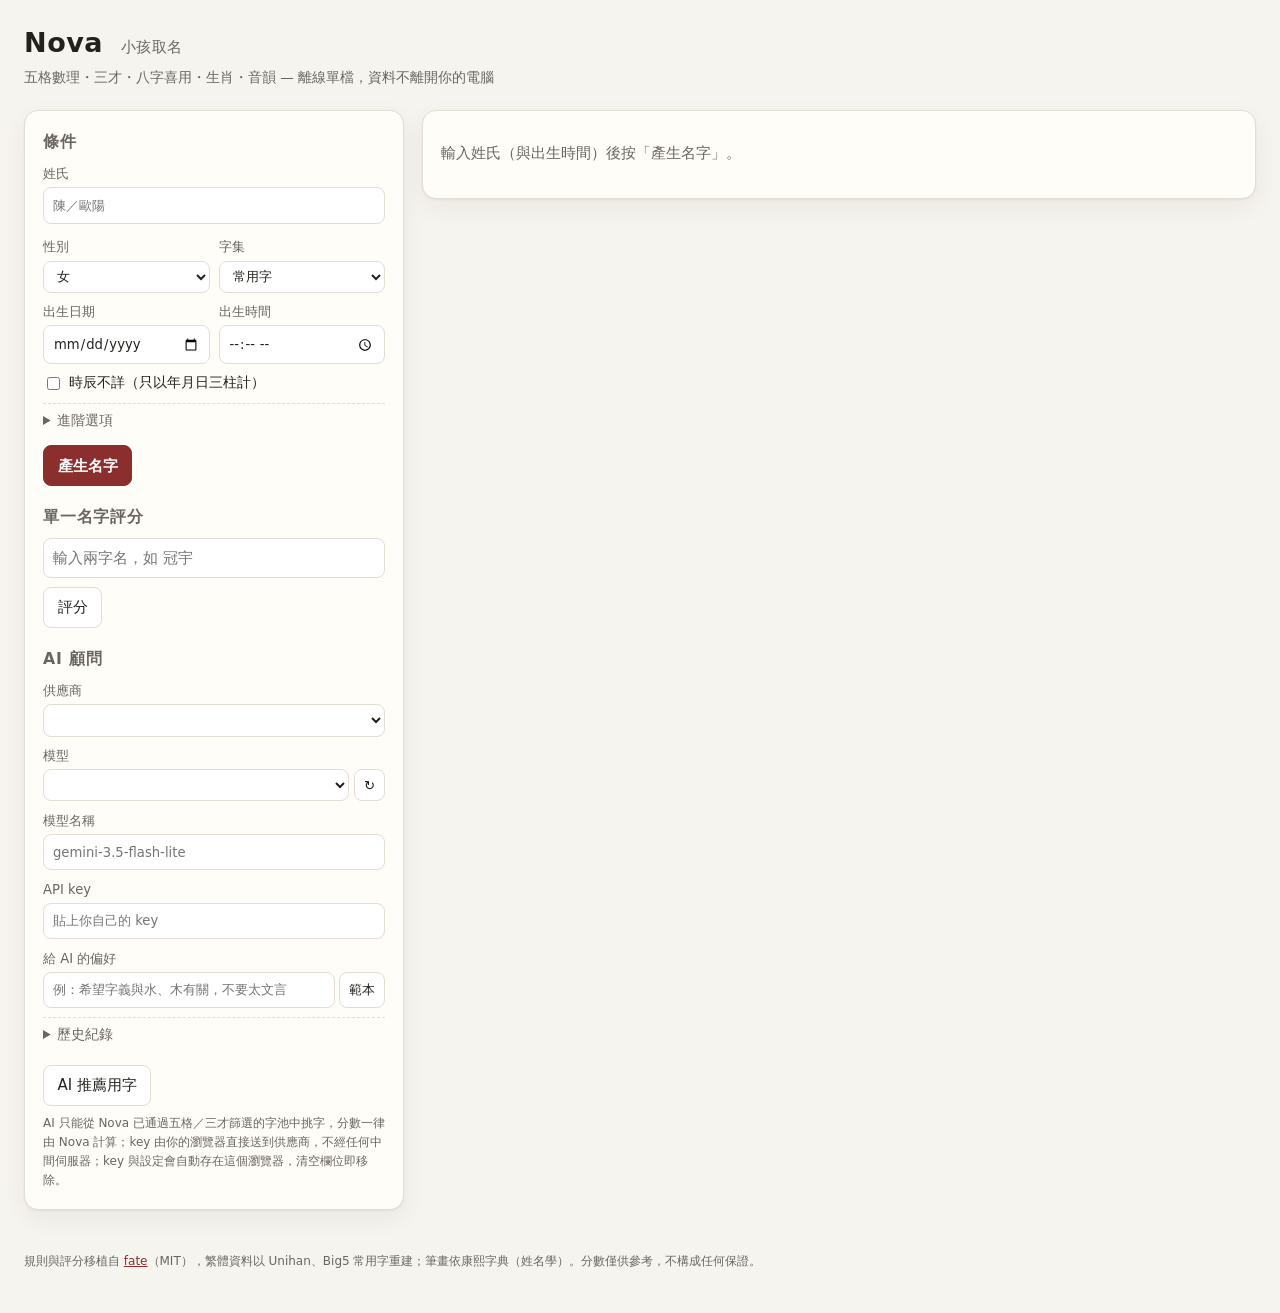
==== src/index.html @ 3a1e2426 "Web UI: template is the AI preference text, not the name form Reverts the previous commit's form pre" ====
<!doctype html>
<html lang="zh-Hant">
<head>
<meta charset="utf-8">
<meta name="viewport" content="width=device-width, initial-scale=1">
<title>Nova 取名</title>
<link rel="stylesheet" href="css/nova.css">
</head>
<body>
<header class="top">
  <h1>Nova <span class="sub">小孩取名</span></h1>
  <p class="tag">五格數理・三才・八字喜用・生肖・音韻 — 離線單檔，資料不離開你的電腦</p>
</header>

<main class="layout">
  <section class="panel form" aria-labelledby="form-title">
    <h2 id="form-title">條件</h2>
    <form id="form" autocomplete="off">
      <div class="row">
        <label>姓氏 <input id="surname" name="surname" maxlength="2" placeholder="陳／歐陽" required></label>
        <div id="surname-info" class="chips" aria-live="polite"></div>
      </div>
      <div class="row two">
        <label>性別
          <select id="gender" name="gender"><option value="girl">女</option><option value="boy">男</option></select>
        </label>
        <label>字集
          <select id="level" name="level">
            <option value="1">常見取名用字</option>
            <option value="2" selected>常用字</option>
            <option value="3">含次常用字</option>
          </select>
        </label>
      </div>
      <div class="row two">
        <label>出生日期 <input id="born-date" name="born-date" type="date"></label>
        <label>出生時間 <input id="born-time" name="born-time" type="time"></label>
      </div>
      <div class="row inline">
        <label class="check"><input id="hour-unknown" type="checkbox"> 時辰不詳（只以年月日三柱計）</label>
      </div>
      <details class="adv">
        <summary>進階選項</summary>
        <div class="row two">
          <label>嚴格度
            <select id="strictness"><option value="strict">嚴格</option><option value="moderate" selected>一般</option><option value="relaxed">寬鬆</option></select>
          </label>
          <label>喜用神方法
            <select id="method"><option value="balance" selected>平衡法</option><option value="geju">格局法</option></select>
          </label>
        </div>
        <div class="row two">
          <label>結果數 <input id="topn" type="number" min="1" max="200" value="20"></label>
          <label>同一首字最多 <input id="perfirst" type="number" min="0" max="20" value="2"> 次（0 不限）</label>
        </div>
        <div class="row two">
          <label>指定第一字（輩字） <input id="fixed-first" maxlength="1"></label>
          <label>指定第二字 <input id="fixed-second" maxlength="1"></label>
        </div>
        <div class="row two">
          <label>排除字 <input id="avoid" placeholder="不想用的字，直接連寫"></label>
          <label>至少含其一 <input id="require" placeholder="希望出現的字"></label>
        </div>
        <div class="row inline">
          <label class="check"><input id="female-caution" type="checkbox"> 排除「女性不宜」總格（21、23、28、33）</label>
        </div>
      </details>
      <div class="row actions">
        <button type="submit" id="go" class="primary">產生名字</button>
        <span id="status" class="status" aria-live="polite"></span>
      </div>
    </form>

    <h2>單一名字評分</h2>
    <form id="explain-form" class="row inline">
      <input id="explain-name" maxlength="2" placeholder="輸入兩字名，如 冠宇">
      <button type="submit">評分</button>
    </form>

    <h2>AI 顧問</h2>
    <div id="ai" class="ai">
      <div class="row"><label>供應商 <select id="ai-provider"></select></label></div>
      <div class="row"><label>模型 <span class="with-btn"><select id="ai-model-pick"></select><button type="button" id="ai-models-refresh" class="icon" title="重新抓取這把 key 可用的模型">↻</button></span></label></div>
      <div class="row" id="ai-model-custom"><label>模型名稱 <input id="ai-model" placeholder="gemini-3.5-flash-lite" autocomplete="off"></label></div>
      <div id="ai-models-status" class="status small" aria-live="polite"></div>
      <div class="row"><label>API key <input id="ai-key" type="password" autocomplete="off" placeholder="貼上你自己的 key"></label></div>
      <div class="row"><label>給 AI 的偏好 <span class="with-btn"><input id="ai-prefs" placeholder="例：希望字義與水、木有關，不要太文言"><button type="button" id="ai-prefs-template" class="icon" title="帶回範本偏好文字">範本</button></span></label></div>
      <details class="adv hist" id="ai-history">
        <summary>歷史紀錄 <span id="ai-history-count"></span></summary>
        <div id="ai-history-list"></div>
      </details>
      <div id="ai-warn" class="chips" aria-live="polite"></div>
      <div class="row inline">
        <button type="button" id="ai-recommend">AI 推薦用字</button>
        <span id="ai-status" class="status" aria-live="polite"></span>
      </div>
      <p class="hint small">AI 只能從 Nova 已通過五格／三才篩選的字池中挑字，分數一律由 Nova 計算；key 由你的瀏覽器直接送到供應商，不經任何中間伺服器；key 與設定會自動存在這個瀏覽器，清空欄位即移除。</p>
    </div>
  </section>

  <section class="panel results" aria-live="polite">
    <div id="bazi" class="bazi" hidden></div>
    <div id="results"><p class="hint">輸入姓氏（與出生時間）後按「產生名字」。</p></div>
  </section>
</main>

<footer class="foot">
  <p>規則與評分移植自 <a href="https://github.com/babyname/fate">fate</a>（MIT），繁體資料以 Unihan、Big5 常用字重建；筆畫依康熙字典（姓名學）。分數僅供參考，不構成任何保證。</p>
  <p id="version"></p>
</footer>

<script src="../data/gen/tables.gen.js" id="nova-tables"></script>
<script src="../data/gen/chars.gen.js" id="nova-chars"></script>
<script src="../data/gen/prompts.gen.js" id="nova-prompts"></script>
<script src="vendor/lunar.js" id="nova-lunar"></script>
<script src="js/core/wuge.js"></script>
<script src="js/core/dayan.js"></script>
<script src="js/core/sancai.js"></script>
<script src="js/core/yinyun.js"></script>
<script src="js/core/chars.js"></script>
<script src="js/core/rating.js"></script>
<script src="js/core/bazi.js"></script>
<script src="js/core/generator.js"></script>
<script src="js/llm/provider.js"></script>
<script src="js/llm/gemini.js"></script>
<script src="js/llm/advisor.js"></script>
<script src="js/ai_history.js"></script>
<script src="js/defaults.js"></script>
<script src="js/ui.js"></script>
</body>
</html>
---- src/css/nova.css ----
:root {
  --bg: #f6f4ef; --panel: #fffdf8; --ink: #24211c; --muted: #6b6560; --line: #e3ddd2;
  --accent: #8b2e2e; --accent-ink: #fff; --good: #1f7a4d; --mid: #b7791f; --bad: #b42318;
  --chip: #efe9de; --shadow: 0 1px 2px rgba(0,0,0,.05), 0 8px 24px rgba(60,40,20,.06);
  --font: "Noto Sans TC", "PingFang TC", "Microsoft JhengHei", system-ui, sans-serif;
}
* { box-sizing: border-box; }
html, body { margin: 0; background: var(--bg); color: var(--ink); font: 15px/1.6 var(--font); }
a { color: var(--accent); }
h1 { font-size: 1.8rem; margin: 0; letter-spacing: .02em; }
h1 .sub { font-size: 1rem; color: var(--muted); font-weight: 500; margin-left: .5rem; }
h2 { font-size: 1.05rem; margin: 1.2rem 0 .6rem; color: var(--muted); font-weight: 600; letter-spacing: .05em; }
.top { padding: 1.4rem 1.6rem .4rem; }
.tag { margin: .2rem 0 0; color: var(--muted); font-size: .9rem; }
.layout { display: grid; grid-template-columns: minmax(280px, 380px) 1fr; gap: 1.2rem; padding: 1rem 1.6rem 2rem; align-items: start; }
@media (max-width: 860px) { .layout { grid-template-columns: 1fr; } }
.panel { background: var(--panel); border: 1px solid var(--line); border-radius: 14px; padding: 1rem 1.2rem 1.2rem; box-shadow: var(--shadow); }
.panel.form h2:first-child { margin-top: .2rem; }
.row { margin: .55rem 0; }
.row.two { display: grid; grid-template-columns: 1fr 1fr; gap: .6rem; }
.row.inline { display: flex; gap: .6rem; align-items: center; flex-wrap: wrap; }
label { display: flex; flex-direction: column; gap: .2rem; font-size: .88rem; color: var(--muted); }
label.check { flex-direction: row; align-items: center; gap: .4rem; color: var(--ink); font-size: .9rem; }
input, select, button { font: inherit; color: var(--ink); }
input:not([type=checkbox]), select { border: 1px solid var(--line); border-radius: 8px; padding: .45rem .6rem; background: #fff; width: 100%; }
input[type=number] { width: 5.5rem; }
details.adv { border-top: 1px dashed var(--line); margin-top: .6rem; padding-top: .4rem; }
details.adv summary { cursor: pointer; color: var(--muted); font-size: .9rem; }
button { border: 1px solid var(--line); background: #fff; border-radius: 8px; padding: .5rem .9rem; cursor: pointer; }
button.primary { background: var(--accent); color: var(--accent-ink); border-color: var(--accent); font-weight: 600; }
button:disabled { opacity: .6; cursor: progress; }
.actions { display: flex; align-items: center; gap: .8rem; margin-top: .9rem; }
.status { color: var(--muted); font-size: .88rem; }
.chips { display: flex; gap: .4rem; flex-wrap: wrap; margin-top: .3rem; }
.chip { background: var(--chip); border-radius: 999px; padding: .1rem .6rem; font-size: .85rem; display: inline-flex; gap: .3rem; align-items: center; }
.chip input { width: 3.2rem; padding: .1rem .3rem; border-radius: 6px; }
.chip.warn { background: #fdecec; color: var(--bad); }
.hint { color: var(--muted); }
.bazi { border: 1px solid var(--line); border-radius: 12px; padding: .8rem 1rem; margin-bottom: 1rem; background: #fbf8f1; }
.bazi .pillars { display: grid; grid-template-columns: repeat(4, 1fr); gap: .5rem; text-align: center; margin: .4rem 0 .6rem; }
.bazi .pillar { background: #fff; border: 1px solid var(--line); border-radius: 10px; padding: .4rem; }
.bazi .pillar .gz { font-size: 1.4rem; letter-spacing: .1em; }
.bazi .pillar small { color: var(--muted); }
.bazi .fen { display: flex; gap: .6rem; flex-wrap: wrap; font-size: .9rem; }
.bazi .fen span b { display: inline-block; min-width: 1.4rem; }
.wx { display: inline-block; width: 1.4rem; height: 1.4rem; line-height: 1.4rem; text-align: center; border-radius: 50%; color: #fff; font-size: .8rem; margin-right: .15rem; }
.wx-木 { background: #2e7d32; } .wx-火 { background: #c62828; } .wx-土 { background: #8d6e63; } .wx-金 { background: #b8860b; } .wx-水 { background: #1565c0; }
.card { border: 1px solid var(--line); border-radius: 12px; padding: .7rem .9rem; margin: .55rem 0; background: #fff; cursor: pointer; transition: box-shadow .15s; }
.card:hover { box-shadow: var(--shadow); }
.card .head { display: flex; align-items: baseline; gap: .8rem; flex-wrap: wrap; }
.card .rank { color: var(--muted); font-size: .85rem; min-width: 1.6rem; }
.card .name { font-size: 1.5rem; letter-spacing: .12em; font-weight: 600; }
.card .py { color: var(--muted); font-size: .9rem; }
.card .total { margin-left: auto; font-size: 1.3rem; font-weight: 700; }
.badge { border-radius: 6px; padding: .05rem .45rem; font-size: .8rem; color: #fff; background: var(--mid); }
.badge.g-上上, .badge.g-上吉 { background: var(--good); } .badge.g-中吉, .badge.g-中平 { background: var(--mid); } .badge.g-中下, .badge.g-下下 { background: var(--bad); }
.bars { display: grid; grid-template-columns: repeat(5, 1fr); gap: .4rem; margin-top: .45rem; }
.bar { font-size: .75rem; color: var(--muted); }
.bar i { display: block; height: 5px; background: var(--line); border-radius: 3px; overflow: hidden; }
.bar i b { display: block; height: 100%; background: var(--accent); }
.meta { color: var(--muted); font-size: .85rem; margin-top: .35rem; display: flex; gap: .9rem; flex-wrap: wrap; }
.detail { border-top: 1px dashed var(--line); margin-top: .7rem; padding-top: .7rem; font-size: .9rem; cursor: default; }
.detail h4 { margin: .5rem 0 .3rem; font-size: .9rem; color: var(--accent); }
.ge { display: grid; grid-template-columns: repeat(5, 1fr); gap: .5rem; text-align: center; }
.ge div { border: 1px solid var(--line); border-radius: 10px; padding: .35rem; }
.ge .n { font-size: 1.3rem; font-weight: 600; }
.ge small { color: var(--muted); display: block; }
.lucky-吉 { color: var(--good); } .lucky-半吉 { color: var(--mid); } .lucky-凶 { color: var(--bad); }
.detail p { margin: .25rem 0; }
.detail .dim { color: var(--muted); }
.charinfo { display: flex; gap: 1rem; flex-wrap: wrap; }
.charinfo div { flex: 1 1 200px; background: #fbf8f1; border-radius: 10px; padding: .5rem .7rem; }
.charinfo .c { font-size: 1.6rem; font-weight: 600; margin-right: .4rem; }
.foot { color: var(--muted); font-size: .8rem; padding: 0 1.6rem 2rem; }
.progress { height: 6px; background: var(--line); border-radius: 3px; overflow: hidden; margin: .6rem 0; }
.progress b { display: block; height: 100%; width: 0; background: var(--accent); transition: width .1s; }
.hint.small { font-size: .8rem; margin: .4rem 0 0; }
.with-btn { display: flex; gap: .3rem; }
.with-btn input, .with-btn select { flex: 1; min-width: 0; }
button.icon { padding: 0 .6rem; line-height: 1; }
.status.small { font-size: .8rem; margin: -.25rem 0 .3rem; }
.status.small:empty { display: none; }
details.hist { margin-bottom: .7rem; }
.hist-item { border-top: 1px solid var(--line); padding: .45rem 0; font-size: .85rem; }
.hist-item:first-child { border-top: 0; }
.hist-meta { color: var(--muted); font-size: .78rem; }
.hist-prefs { white-space: pre-wrap; margin: .15rem 0; }
.hist-result { color: var(--muted); }
.hist .bad { color: var(--bad); }
.hist .dim { color: var(--muted); }
.hist-actions { display: flex; gap: .4rem; margin-top: .3rem; }
.hist-actions button { padding: .2rem .6rem; font-size: .8rem; }
.ai .chips .chip { white-space: normal; border-radius: 10px; line-height: 1.4; }
#ai-picks { border: 1px dashed var(--accent); border-radius: 12px; padding: .4rem .8rem .6rem; margin-bottom: 1rem; background: #fffaf3; }
#ai-picks h3 { margin: .3rem 0 .2rem; font-size: 1rem; color: var(--accent); }
.reason { color: var(--muted); font-size: .9rem; margin-top: .35rem; }
.ai-text { white-space: pre-wrap; background: #fbf8f1; border-radius: 10px; padding: .6rem .8rem; margin-top: .5rem; min-height: 1.6rem; }
.ai-text:empty { display: none; }
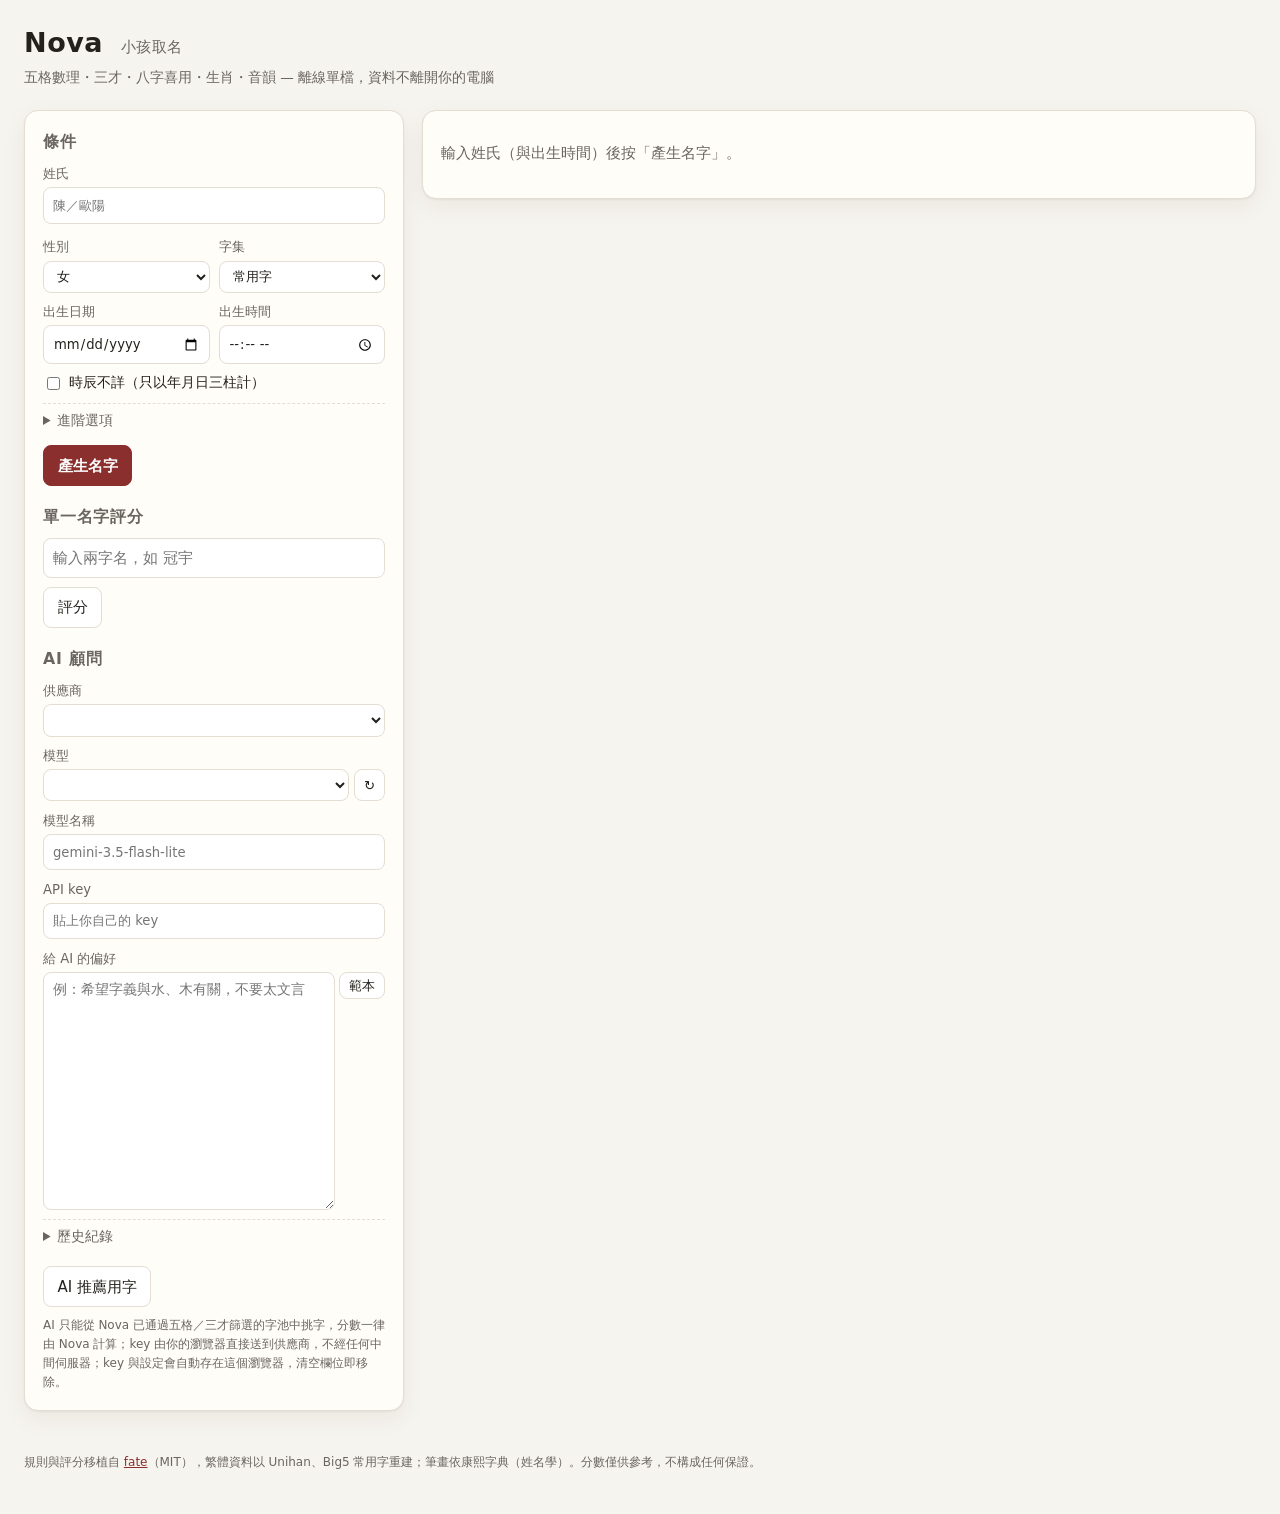
==== commit bc2a1f18: "Web UI: turn the baby's background into a usable preference prompt The template is no longer the one" ====
--- a/src/index.html
+++ b/src/index.html
@@ -84,7 +84,7 @@
       <div class="row" id="ai-model-custom"><label>模型名稱 <input id="ai-model" placeholder="gemini-3.5-flash-lite" autocomplete="off"></label></div>
       <div id="ai-models-status" class="status small" aria-live="polite"></div>
       <div class="row"><label>API key <input id="ai-key" type="password" autocomplete="off" placeholder="貼上你自己的 key"></label></div>
-      <div class="row"><label>給 AI 的偏好 <span class="with-btn"><input id="ai-prefs" placeholder="例：希望字義與水、木有關，不要太文言"><button type="button" id="ai-prefs-template" class="icon" title="帶回範本偏好文字">範本</button></span></label></div>
+      <div class="row"><label>給 AI 的偏好 <span class="with-btn"><textarea id="ai-prefs" rows="11" placeholder="例：希望字義與水、木有關，不要太文言"></textarea><button type="button" id="ai-prefs-template" class="icon" title="帶回範本偏好文字">範本</button></span></label></div>
       <details class="adv hist" id="ai-history">
         <summary>歷史紀錄 <span id="ai-history-count"></span></summary>
         <div id="ai-history-list"></div>
--- a/src/css/nova.css
+++ b/src/css/nova.css
@@ -21,8 +21,9 @@
 .row.inline { display: flex; gap: .6rem; align-items: center; flex-wrap: wrap; }
 label { display: flex; flex-direction: column; gap: .2rem; font-size: .88rem; color: var(--muted); }
 label.check { flex-direction: row; align-items: center; gap: .4rem; color: var(--ink); font-size: .9rem; }
-input, select, button { font: inherit; color: var(--ink); }
-input:not([type=checkbox]), select { border: 1px solid var(--line); border-radius: 8px; padding: .45rem .6rem; background: #fff; width: 100%; }
+input, select, textarea, button { font: inherit; color: var(--ink); }
+input:not([type=checkbox]), select, textarea { border: 1px solid var(--line); border-radius: 8px; padding: .45rem .6rem; background: #fff; width: 100%; }
+textarea { resize: vertical; line-height: 1.5; font-size: .9rem; }
 input[type=number] { width: 5.5rem; }
 details.adv { border-top: 1px dashed var(--line); margin-top: .6rem; padding-top: .4rem; }
 details.adv summary { cursor: pointer; color: var(--muted); font-size: .9rem; }
@@ -76,7 +77,9 @@
 .progress b { display: block; height: 100%; width: 0; background: var(--accent); transition: width .1s; }
 .hint.small { font-size: .8rem; margin: .4rem 0 0; }
 .with-btn { display: flex; gap: .3rem; }
-.with-btn input, .with-btn select { flex: 1; min-width: 0; }
+.with-btn input, .with-btn select, .with-btn textarea { flex: 1; min-width: 0; }
+.with-btn:has(textarea) { align-items: flex-start; }
+.with-btn:has(textarea) button.icon { padding: .4rem .6rem; }
 button.icon { padding: 0 .6rem; line-height: 1; }
 .status.small { font-size: .8rem; margin: -.25rem 0 .3rem; }
 .status.small:empty { display: none; }
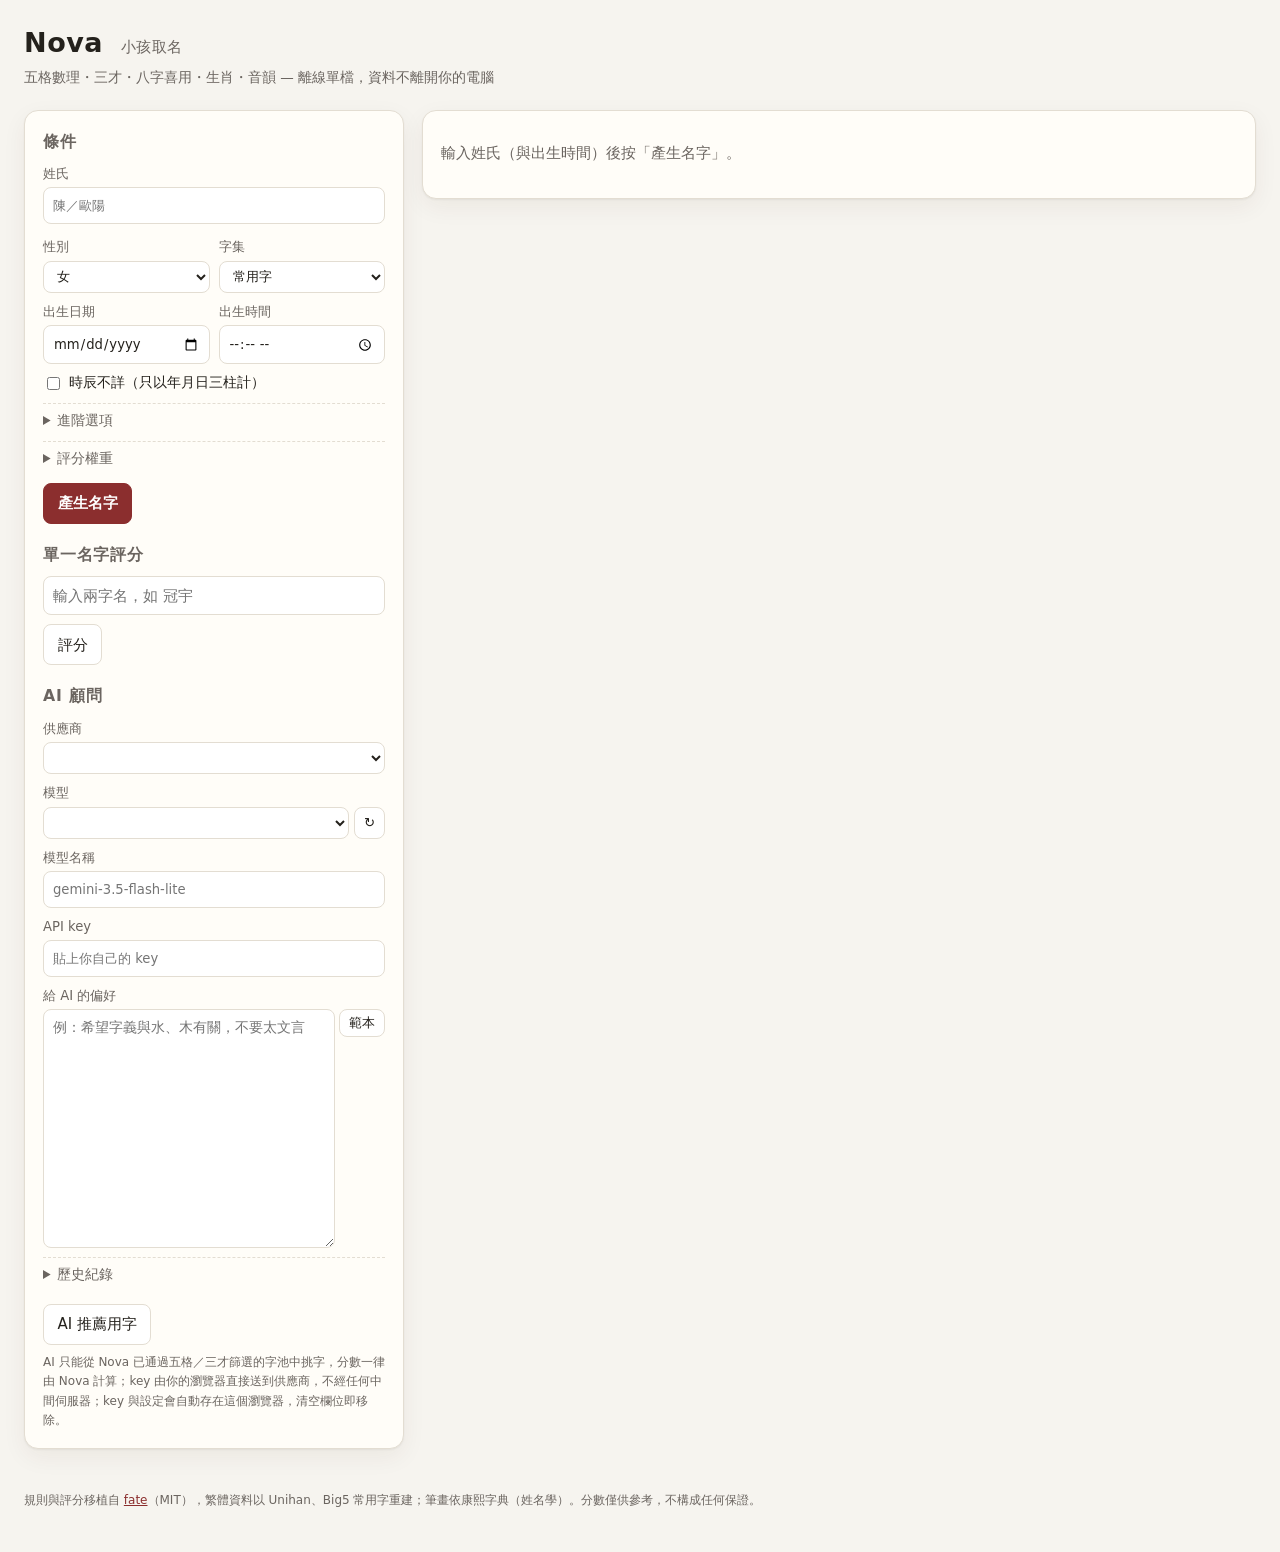
==== commit a897f7c9: "Custom five-dimension scoring weights (評分權重) in engine, CLI and Web UI The total is still 文化/五行/生肖/五" ====
--- a/src/index.html
+++ b/src/index.html
@@ -65,6 +65,13 @@
           <label class="check"><input id="female-caution" type="checkbox"> 排除「女性不宜」總格（21、23、28、33）</label>
         </div>
       </details>
+      <details class="adv" id="weights-box">
+        <summary>評分權重 <span id="weights-summary" class="dim"></span></summary>
+        <div class="row"><label>權重組合 <span class="with-btn"><select id="weight-preset"></select><button type="button" id="weight-reset" class="icon" title="回到預設五維權重">預設</button></span></label></div>
+        <div class="wgrid" id="weights"></div>
+        <p class="hint small">總分＝各維分數 × 權重 ÷ 權重總和（所以權重只看比例）。例：三才五格 1、其他 0，總分就等於三才五格的分數。
+          權重只影響總分與排名，不影響五格／三才的篩選（那是「嚴格度」）。</p>
+      </details>
       <div class="row actions">
         <button type="submit" id="go" class="primary">產生名字</button>
         <span id="status" class="status" aria-live="polite"></span>
--- a/src/css/nova.css
+++ b/src/css/nova.css
@@ -76,6 +76,16 @@
 .progress { height: 6px; background: var(--line); border-radius: 3px; overflow: hidden; margin: .6rem 0; }
 .progress b { display: block; height: 100%; width: 0; background: var(--accent); transition: width .1s; }
 .hint.small { font-size: .8rem; margin: .4rem 0 0; }
+.wgrid { display: grid; grid-template-columns: repeat(5, 1fr); gap: .35rem; margin: .5rem 0 .2rem; }
+.wcell { align-items: center; gap: .1rem; font-size: .78rem; text-align: center; }
+.wcell input[type=number] { width: 100%; padding: .3rem .15rem; text-align: center; -moz-appearance: textfield; }
+.wcell input[type=number]::-webkit-outer-spin-button, .wcell input[type=number]::-webkit-inner-spin-button { -webkit-appearance: none; margin: 0; }
+.wcell small { color: var(--muted); }
+.wcell.off { opacity: .55; }
+#weights-summary { font-size: .82rem; color: var(--muted); }
+.bar.off { opacity: .42; }
+.detail .wpct { color: var(--muted); font-size: .8rem; }
+.detail b.off { color: var(--muted); font-weight: 500; }
 .with-btn { display: flex; gap: .3rem; }
 .with-btn input, .with-btn select, .with-btn textarea { flex: 1; min-width: 0; }
 .with-btn:has(textarea) { align-items: flex-start; }
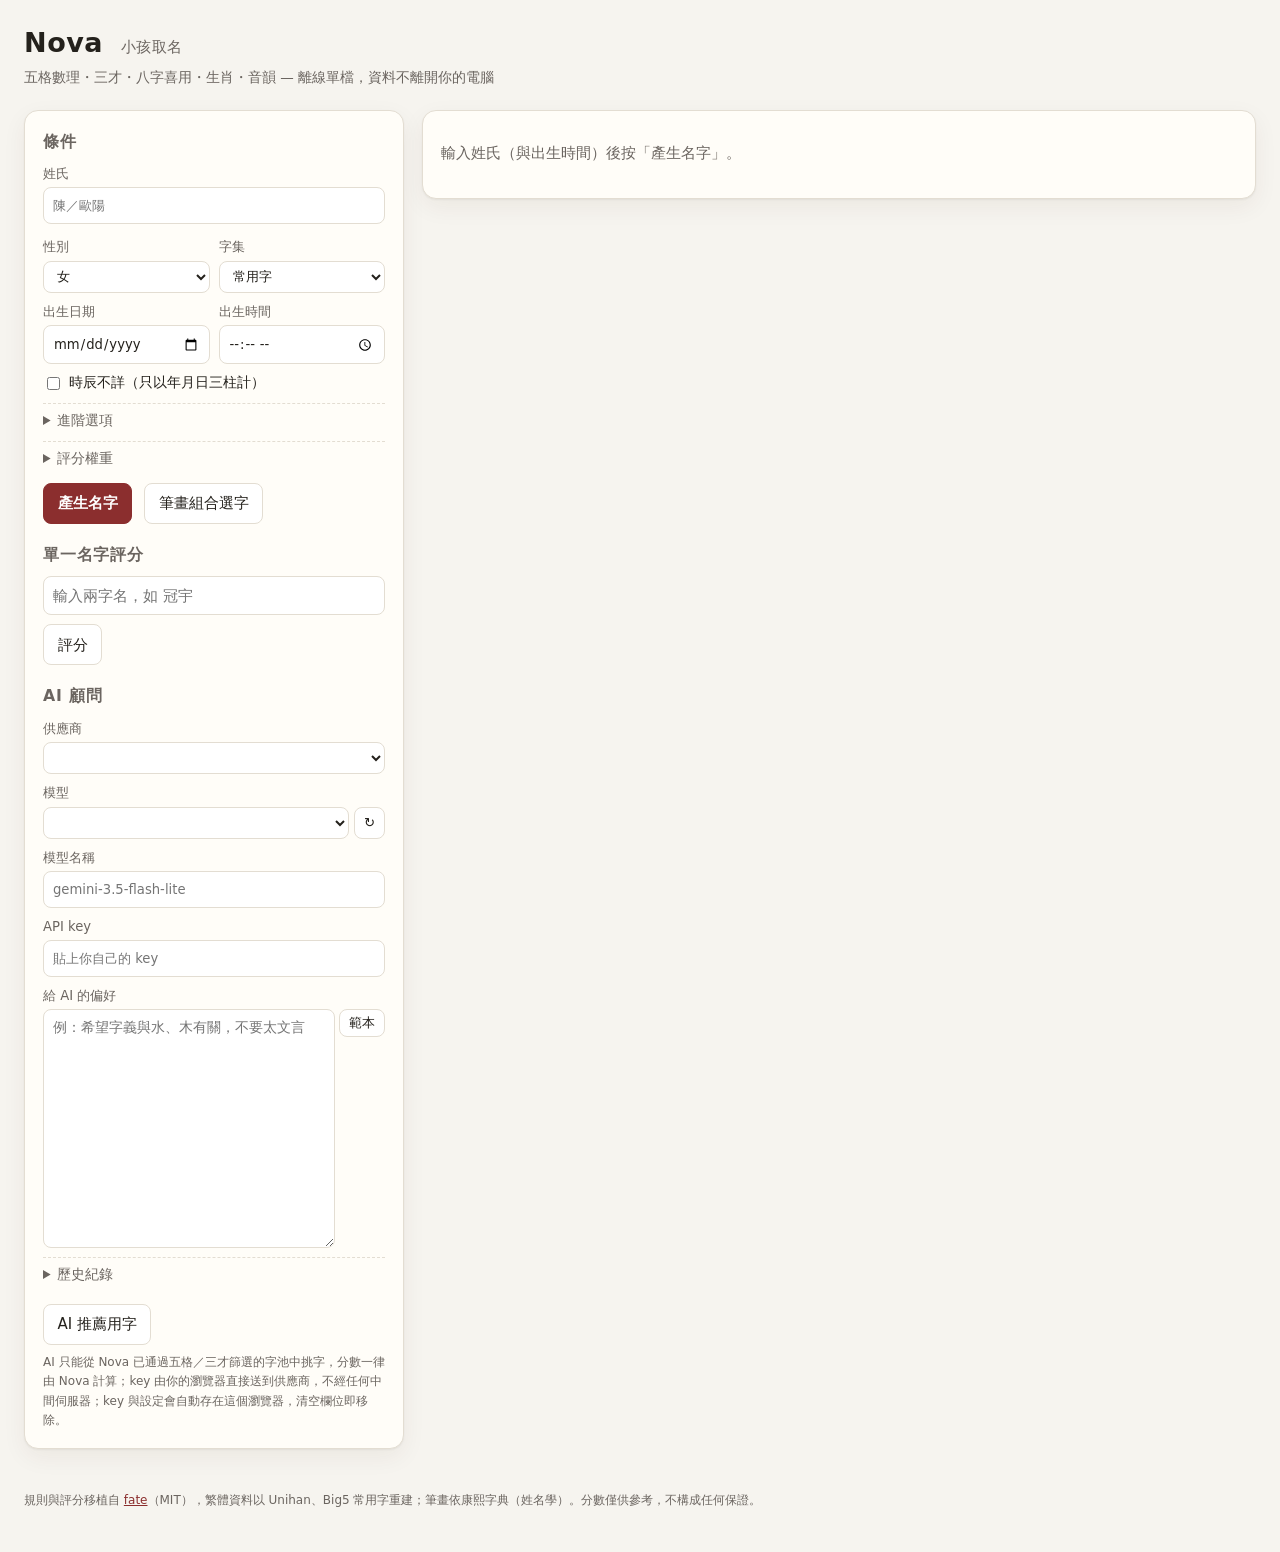
==== commit 8abce1e0: "筆畫組合選字: pick a stroke pattern first (謝達輝 sancai table + 36 吉數), then the characters New mode next to" ====
--- a/src/index.html
+++ b/src/index.html
@@ -74,6 +74,7 @@
       </details>
       <div class="row actions">
         <button type="submit" id="go" class="primary">產生名字</button>
+        <button type="button" id="combos-go" title="依三才吉凶表與 36 吉數列出所有合格筆畫組合，再逐步選字">筆畫組合選字</button>
         <span id="status" class="status" aria-live="polite"></span>
       </div>
     </form>
@@ -128,6 +129,7 @@
 <script src="js/core/rating.js"></script>
 <script src="js/core/bazi.js"></script>
 <script src="js/core/generator.js"></script>
+<script src="js/core/combos.js"></script>
 <script src="js/llm/provider.js"></script>
 <script src="js/llm/gemini.js"></script>
 <script src="js/llm/advisor.js"></script>
--- a/src/css/nova.css
+++ b/src/css/nova.css
@@ -109,3 +109,52 @@
 .reason { color: var(--muted); font-size: .9rem; margin-top: .35rem; }
 .ai-text { white-space: pre-wrap; background: #fbf8f1; border-radius: 10px; padding: .6rem .8rem; margin-top: .5rem; min-height: 1.6rem; }
 .ai-text:empty { display: none; }
+/* 筆畫組合選字 */
+.combos h3 { margin: .2rem 0 .3rem; font-size: 1.05rem; color: var(--accent); }
+.combos h4 { margin: .6rem 0 .3rem; font-size: .95rem; color: var(--accent); }
+.combos-head { display: flex; align-items: baseline; gap: 1rem; flex-wrap: wrap; }
+.combos .tian { font-size: .9rem; color: var(--muted); }
+.combos .tian .n { font-size: 1.1rem; color: var(--ink); }
+.jishu-ok { color: var(--good); } .jishu-bad { color: var(--bad); font-weight: 600; }
+.combos-filter { border: 1px solid var(--line); border-radius: 12px; padding: .5rem .9rem .3rem; background: #fbf8f1; margin: .5rem 0 .8rem; }
+.frow { display: flex; align-items: center; gap: .4rem; flex-wrap: wrap; margin: .25rem 0; }
+.flabel { color: var(--muted); font-size: .85rem; min-width: 8.5rem; }
+label.chip { flex-direction: row; cursor: pointer; color: var(--ink); font-size: .85rem; gap: .25rem; }
+label.chip input { width: auto; margin: 0; }
+label.chip.cg-最吉, label.chip.cg-吉, label.chip.cg-平吉, label.chip.cg-半吉 { border: 1px solid currentColor; background: #fff; }
+.combos-summary { margin: .3rem 0 .5rem; font-size: .9rem; }
+.cgroup { display: flex; align-items: center; gap: .35rem; flex-wrap: wrap; border-top: 1px dashed var(--line); padding: .35rem 0; }
+.cgroup .f1 { min-width: 7rem; font-weight: 600; font-size: .9rem; }
+button.f2 { border-radius: 12px; padding: .15rem .55rem; border: 2px solid var(--line); font-weight: 600; line-height: 1.25; display: inline-flex; flex-direction: column; align-items: center; min-width: 3rem; }
+button.f2 small { font-size: .65rem; font-weight: 500; }
+button.f2.on { background: var(--accent); color: var(--accent-ink); border-color: var(--accent); }
+.cg-最吉 { border-color: var(--good); color: var(--good); } .cg-吉 { border-color: #3d8f5f; color: #3d8f5f; }
+.cg-平吉 { border-color: var(--mid); color: var(--mid); } .cg-半吉 { border-color: #c69a3a; color: #a67c1d; }
+.cg-凶 { border-color: var(--bad); color: var(--bad); } .cg-最凶 { border-color: #7a1a10; color: #7a1a10; }
+.tianfail { background: #fdecec; color: var(--bad); border-radius: 10px; padding: .5rem .8rem; }
+.tianfail button.chip { margin-left: .4rem; cursor: pointer; }
+.combo-sel { border: 1px dashed var(--accent); border-radius: 12px; padding: .4rem .9rem .6rem; margin: .8rem 0; background: #fffaf3; }
+.combo-sel p { margin: .3rem 0; font-size: .9rem; }
+.combo-sel .ge small { font-size: .72rem; }
+.charpick { display: grid; grid-template-columns: 1fr 1fr; gap: .8rem; }
+@media (max-width: 860px) { .charpick { grid-template-columns: 1fr; } }
+.charlist .wxfilter .chip { cursor: pointer; border: 1px solid transparent; }
+.charlist .wxfilter .chip.on { border-color: var(--accent); background: #fff; }
+.chars { display: flex; flex-wrap: wrap; gap: .25rem; max-height: 22rem; overflow: auto; padding: .4rem; border: 1px solid var(--line); border-radius: 10px; background: #fff; }
+button.ch { font-size: 1.15rem; line-height: 1; padding: .35rem .5rem .55rem .4rem; position: relative; border-radius: 8px; }
+button.ch::after { content: ''; position: absolute; right: .15rem; bottom: .15rem; width: .38rem; height: .38rem; border-radius: 50%; background: var(--line); }
+button.ch[data-wx="木"]::after { background: #2e7d32; } button.ch[data-wx="火"]::after { background: #c62828; } button.ch[data-wx="土"]::after { background: #8d6e63; }
+button.ch[data-wx="金"]::after { background: #b8860b; } button.ch[data-wx="水"]::after { background: #1565c0; }
+button.ch.hi { border-color: var(--good); box-shadow: inset 0 0 0 1px var(--good); }
+button.ch.lo { opacity: .45; }
+button.ch.on { background: var(--accent); color: var(--accent-ink); border-color: var(--accent); }
+.combos-names h4 { display: flex; align-items: center; gap: .6rem; }
+.combos-names h4 button.icon { font-size: .8rem; padding: .15rem .5rem; }
+.combos.stale #combos-filter, .combos.stale #combos-groups, .combos.stale #combos-pick { opacity: .45; pointer-events: none; }
+.combos.stale .combos-head::after { content: '姓氏已變更，請重新按「筆畫組合選字」'; color: var(--bad); font-size: .85rem; }
+.actions { flex-wrap: wrap; }
+.actions button { white-space: nowrap; }
+.charlist .fl { color: var(--muted); font-size: .8rem; margin-right: .15rem; }
+.charlist .wxfilter .chip small { color: var(--muted); font-size: .72rem; margin-left: .2rem; }
+.charlist .wxfilter .chip.on small { color: var(--accent); }
+.charlist .tm { font-weight: 700; font-size: 1rem; line-height: 1; margin-right: .1rem; }
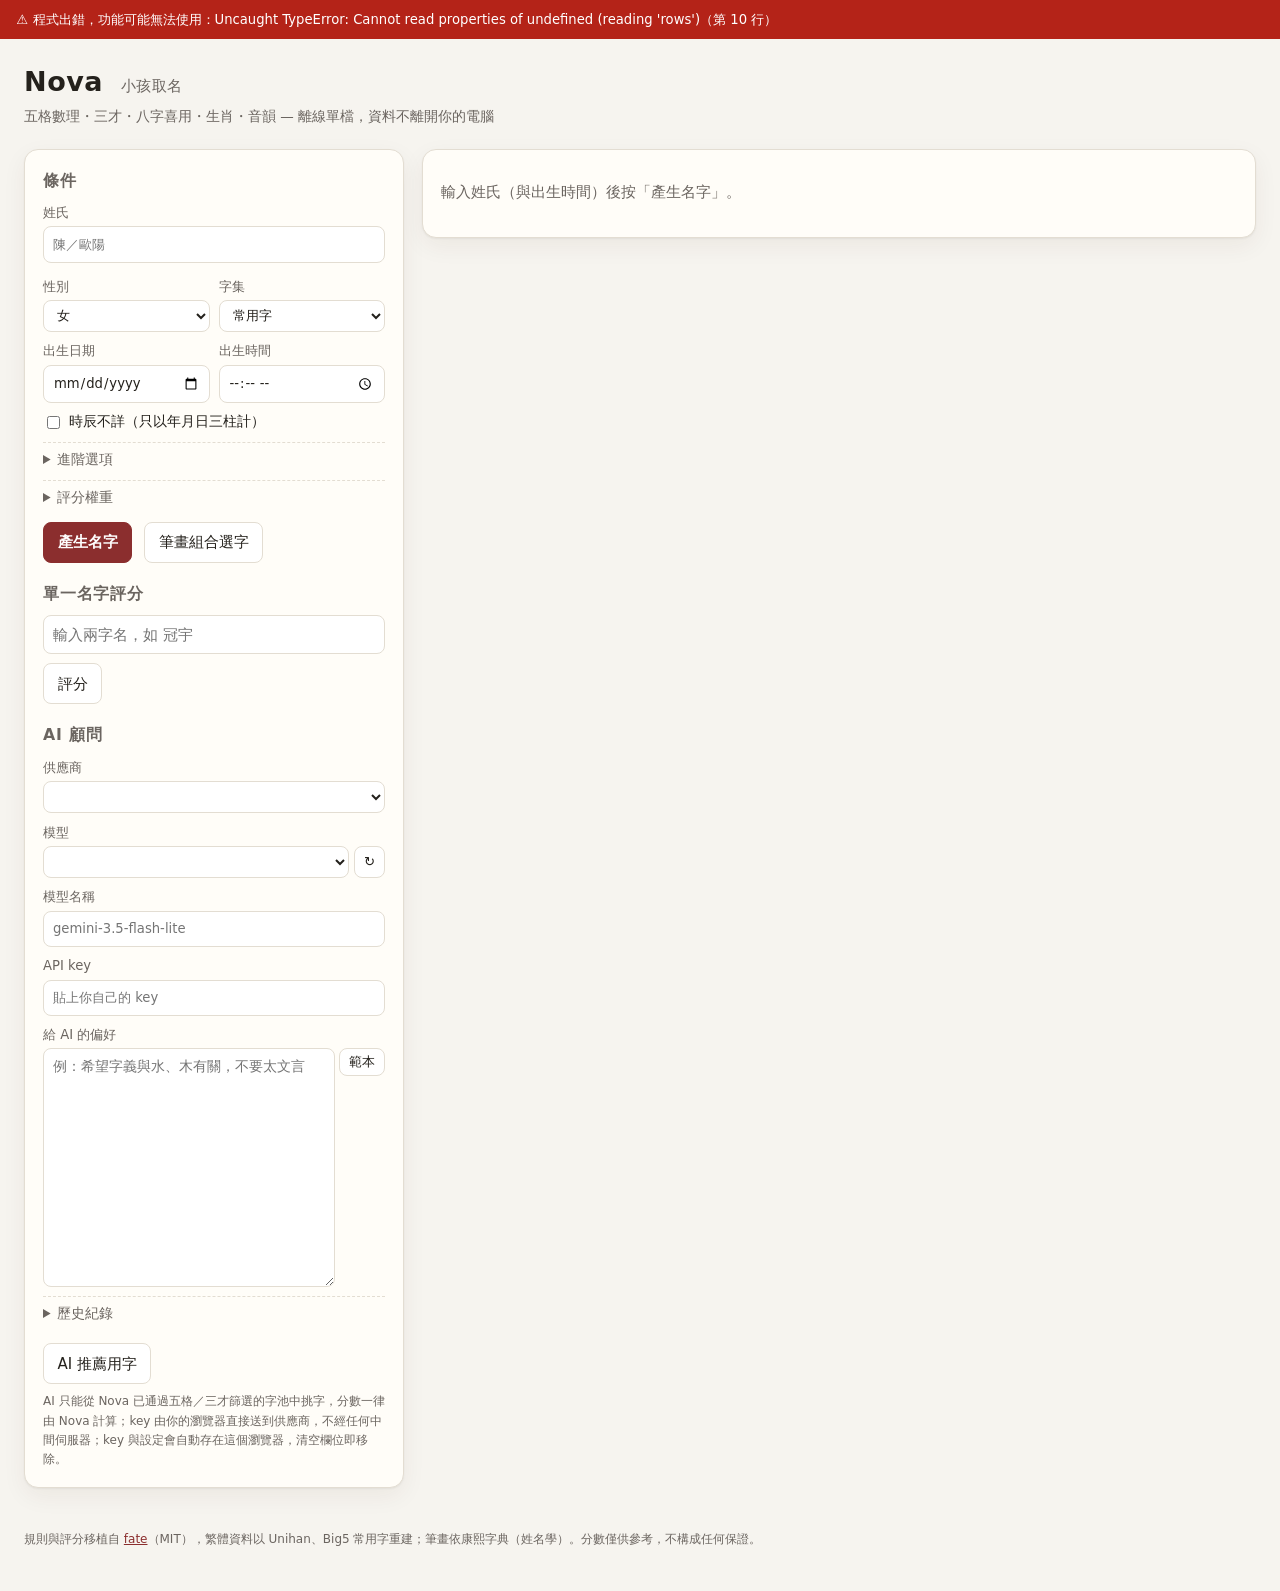
==== commit 0cf27ccd: "手機可用: say why the page is dead when JavaScript is off, and serve dist/ over the LAN 在 iPhone／iPad 的「" ====
--- a/src/index.html
+++ b/src/index.html
@@ -7,6 +7,38 @@
 <link rel="stylesheet" href="css/nova.css">
 </head>
 <body>
+<script>
+// JavaScript 活著的證明：加上 .js，下面的 #nojs 提示就被 CSS 藏起來；沒跑到這行（JS 被停用）提示就會留著。
+// iPhone／iPad 的「檔案」App 是用「快速查看」預覽 HTML——只畫版面、不執行程式，按鈕會完全沒反應。
+// 手機上沒有主控台，所以未攔截的錯誤也直接印在畫面最上方。
+(function () {
+  document.documentElement.className += ' js';
+  function show(msg) {
+    var host = document.body || document.documentElement, box = document.getElementById('jserr');
+    if (!box) { box = document.createElement('div'); box.id = 'jserr'; host.insertBefore(box, host.firstChild); }
+    box.textContent = '⚠ 程式出錯，功能可能無法使用：' + msg;
+  }
+  window.addEventListener('error', function (e) {
+    show((e.message || '未知錯誤') + (e.lineno ? '（第 ' + e.lineno + ' 行）' : ''));
+  });
+  window.addEventListener('unhandledrejection', function (e) {
+    var r = e.reason;
+    show(String((r && r.message) || r || '未處理的錯誤'));
+  });
+})();
+</script>
+<div id="nojs" class="nojs">
+  <b>這個瀏覽器沒有執行 JavaScript，Nova 不會有反應</b>
+  <p>版面看得到、按「產生名字」卻沒動靜，就是這個原因。最常見的是 <b>iPhone／iPad 在「檔案」App 裡直接點開</b>：
+    它用「快速查看」預覽，只畫版面、不跑程式。</p>
+  <ul>
+    <li><b>iPhone／iPad</b>：在「檔案」App <b>長按</b> <code>nova.html</code> → 分享 → 選 <b>Safari</b>（「拷貝到 Safari」），
+      在 Safari 裡開才會執行；iOS 版本不同也可能沒有這個選項。</li>
+    <li><b>最穩：從電腦連過來</b>。電腦上執行 <code>python tools/serve.py</code>，手機連同一個 Wi-Fi，
+      用它印出的網址開，再「加入主畫面」就像 App 一樣。</li>
+    <li><b>Android</b>：用 Chrome 開，網址列輸入 <code>file:///sdcard/Download/nova.html</code>。</li>
+  </ul>
+</div>
 <header class="top">
   <h1>Nova <span class="sub">小孩取名</span></h1>
   <p class="tag">五格數理・三才・八字喜用・生肖・音韻 — 離線單檔，資料不離開你的電腦</p>
@@ -74,7 +106,7 @@
       </details>
       <div class="row actions">
         <button type="submit" id="go" class="primary">產生名字</button>
-        <button type="button" id="combos-go" title="依三才吉凶表與 36 吉數列出所有合格筆畫組合，再逐步選字">筆畫組合選字</button>
+        <button type="button" id="combos-go" title="依三才吉凶表、36 吉數與吉數等級列出所有合格筆畫組合，再逐步選字">筆畫組合選字</button>
         <span id="status" class="status" aria-live="polite"></span>
       </div>
     </form>
--- a/src/css/nova.css
+++ b/src/css/nova.css
@@ -6,6 +6,7 @@
 }
 * { box-sizing: border-box; }
 html, body { margin: 0; background: var(--bg); color: var(--ink); font: 15px/1.6 var(--font); }
+html { -webkit-text-size-adjust: 100%; }   /* 手機橫放時 Safari 不要自己放大字 */
 a { color: var(--accent); }
 h1 { font-size: 1.8rem; margin: 0; letter-spacing: .02em; }
 h1 .sub { font-size: 1rem; color: var(--muted); font-weight: 500; margin-left: .5rem; }
@@ -131,6 +132,12 @@
 .cg-最吉 { border-color: var(--good); color: var(--good); } .cg-吉 { border-color: #3d8f5f; color: #3d8f5f; }
 .cg-平吉 { border-color: var(--mid); color: var(--mid); } .cg-半吉 { border-color: #c69a3a; color: #a67c1d; }
 .cg-凶 { border-color: var(--bad); color: var(--bad); } .cg-最凶 { border-color: #7a1a10; color: #7a1a10; }
+/* 吉數等級（大吉＋吉＝36 吉數） */
+.jg-大吉 { border-color: var(--good); color: var(--good); } .jg-吉 { border-color: #3d8f5f; color: #3d8f5f; }
+.jg-半吉 { border-color: #c69a3a; color: #a67c1d; } .jg-半凶 { border-color: var(--mid); color: var(--mid); }
+.jg-凶 { border-color: var(--bad); color: var(--bad); }
+label.chip.jg-大吉, label.chip.jg-吉, label.chip.jg-半吉, label.chip.jg-半凶, label.chip.jg-凶 { border: 1px solid currentColor; background: #fff; }
+label.chip small { color: var(--muted); font-size: .7rem; }
 .tianfail { background: #fdecec; color: var(--bad); border-radius: 10px; padding: .5rem .8rem; }
 .tianfail button.chip { margin-left: .4rem; cursor: pointer; }
 .combo-sel { border: 1px dashed var(--accent); border-radius: 12px; padding: .4rem .9rem .6rem; margin: .8rem 0; background: #fffaf3; }
@@ -158,3 +165,30 @@
 .charlist .wxfilter .chip small { color: var(--muted); font-size: .72rem; margin-left: .2rem; }
 .charlist .wxfilter .chip.on small { color: var(--accent); }
 .charlist .tm { font-weight: 700; font-size: 1rem; line-height: 1; margin-right: .1rem; }
+.charlist .chinfo { margin: .3rem 0 0; font-size: .85rem; color: var(--muted); min-height: 1.3em; }
+.charlist .chinfo b { color: var(--ink); font-size: 1.1rem; margin-right: .2rem; }
+/* JavaScript 沒跑（如 iPhone「檔案」App 的快速查看）與未攔截錯誤的提示 */
+.nojs { margin: 1rem 1.6rem 0; border: 1px solid var(--bad); background: #fdecec; border-radius: 12px; padding: .7rem 1.1rem; }
+.js .nojs { display: none; }
+.nojs > b { color: var(--bad); }
+.nojs p, .nojs ul { margin: .4rem 0; font-size: .9rem; }
+.nojs ul { padding-left: 1.2rem; }
+.nojs code { background: #fff; border: 1px solid var(--line); border-radius: 6px; padding: 0 .3rem; font-size: .85em; }
+#jserr { background: var(--bad); color: #fff; padding: .6rem 1.1rem; font-size: .88rem; }
+/* 手機（含 iPhone）：避免聚焦時整頁放大，並把點擊目標放大 */
+@media (max-width: 640px) {
+  .top, .layout, .foot { padding-left: 1rem; padding-right: 1rem; }
+  .nojs { margin-left: 1rem; margin-right: 1rem; }
+  .panel { padding: .9rem 1rem 1rem; }
+  input:not([type=checkbox]), select, textarea { font-size: 16px; }   /* 小於 16px 時 iOS Safari 會自動放大 */
+  input[type=checkbox] { width: 1.1rem; height: 1.1rem; }
+  button { padding: .55rem 1rem; }
+  button.icon { padding: .4rem .7rem; }
+  button.ch { font-size: 1.3rem; padding: .45rem .55rem .65rem .5rem; }
+  button.f2 { padding: .3rem .7rem; min-width: 3.6rem; }
+  label.chip, .charlist .wxfilter .chip { padding: .3rem .7rem; }
+  .chars { max-height: 17rem; }
+  .card .name { font-size: 1.45rem; }
+  .bars { gap: .25rem; }
+  .bar { font-size: .7rem; }
+}
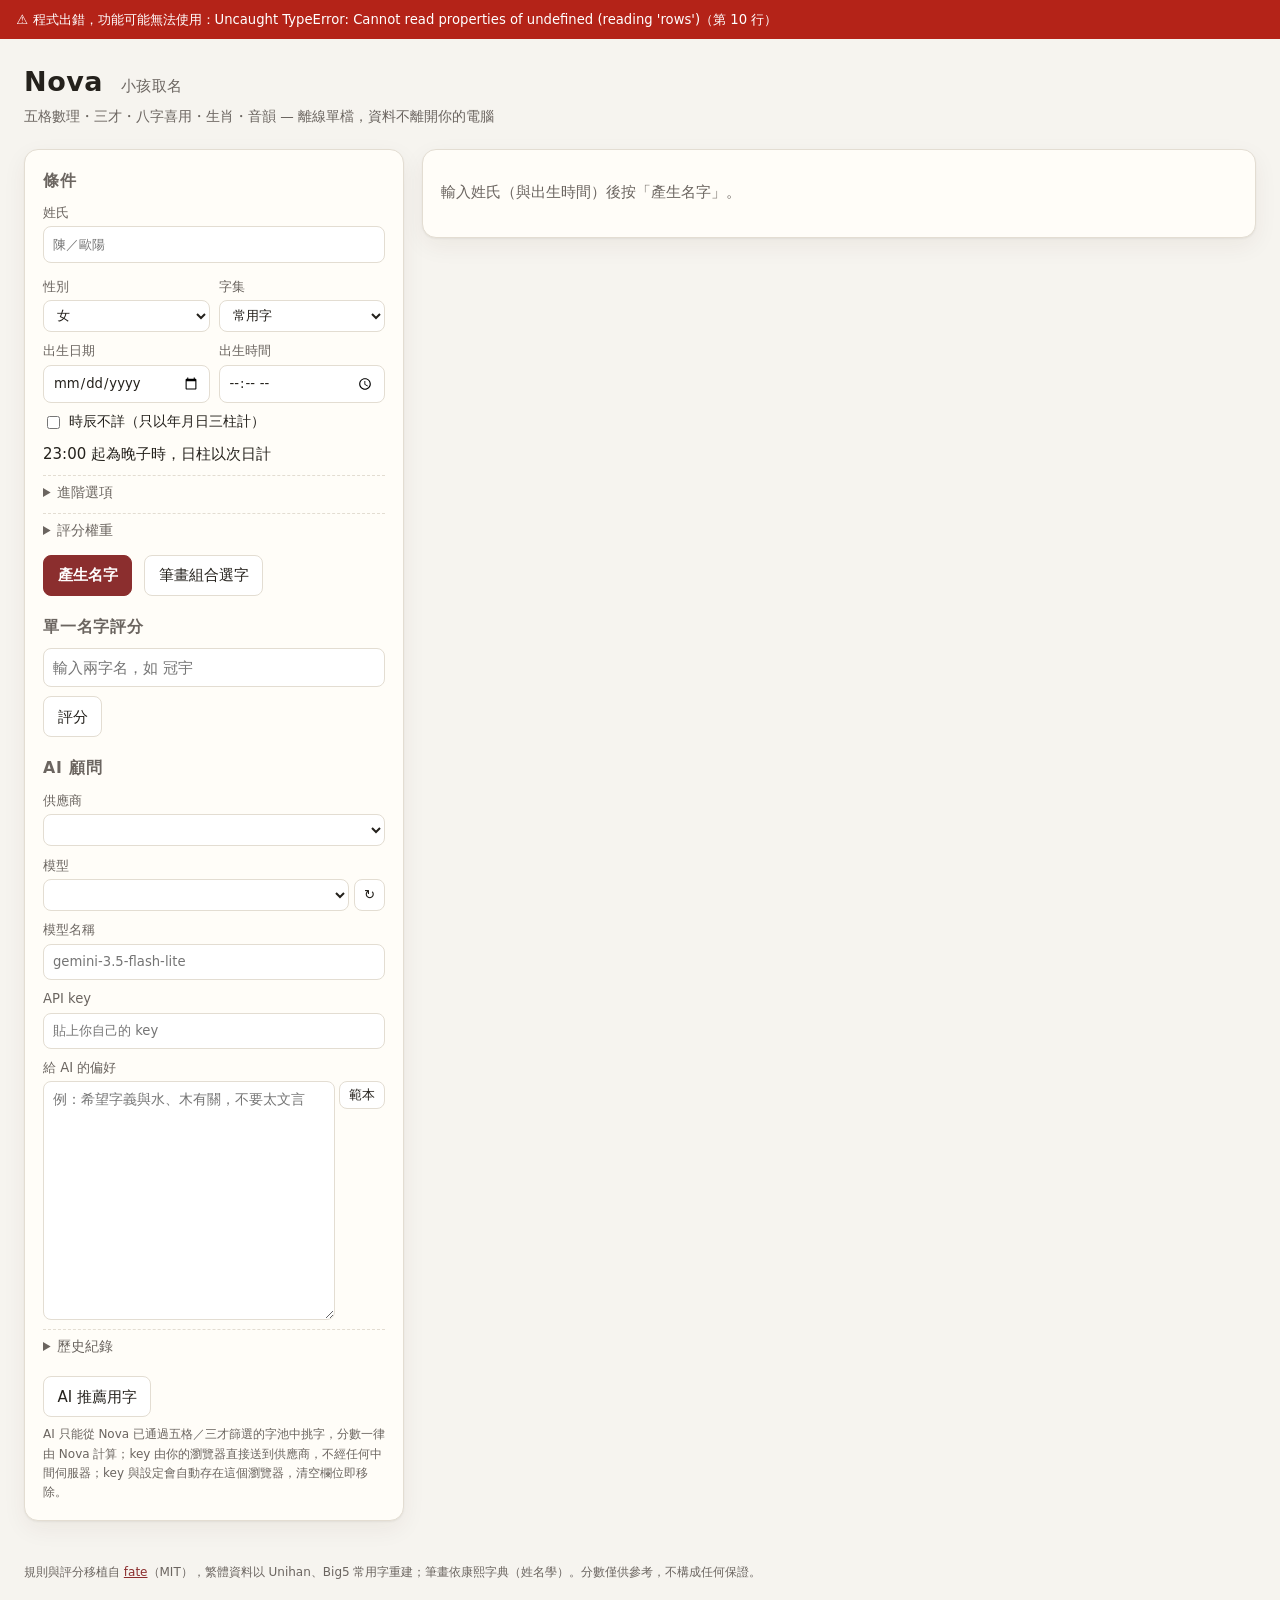
==== commit 0b6ee433: "八字: count 23:00 onward as the next day for the 日柱 (晚子時) lunar-javascript / lunar_python default to s" ====
--- a/src/index.html
+++ b/src/index.html
@@ -70,6 +70,7 @@
       </div>
       <div class="row inline">
         <label class="check"><input id="hour-unknown" type="checkbox"> 時辰不詳（只以年月日三柱計）</label>
+        <span class="dim">23:00 起為晚子時，日柱以次日計</span>
       </div>
       <details class="adv">
         <summary>進階選項</summary>
